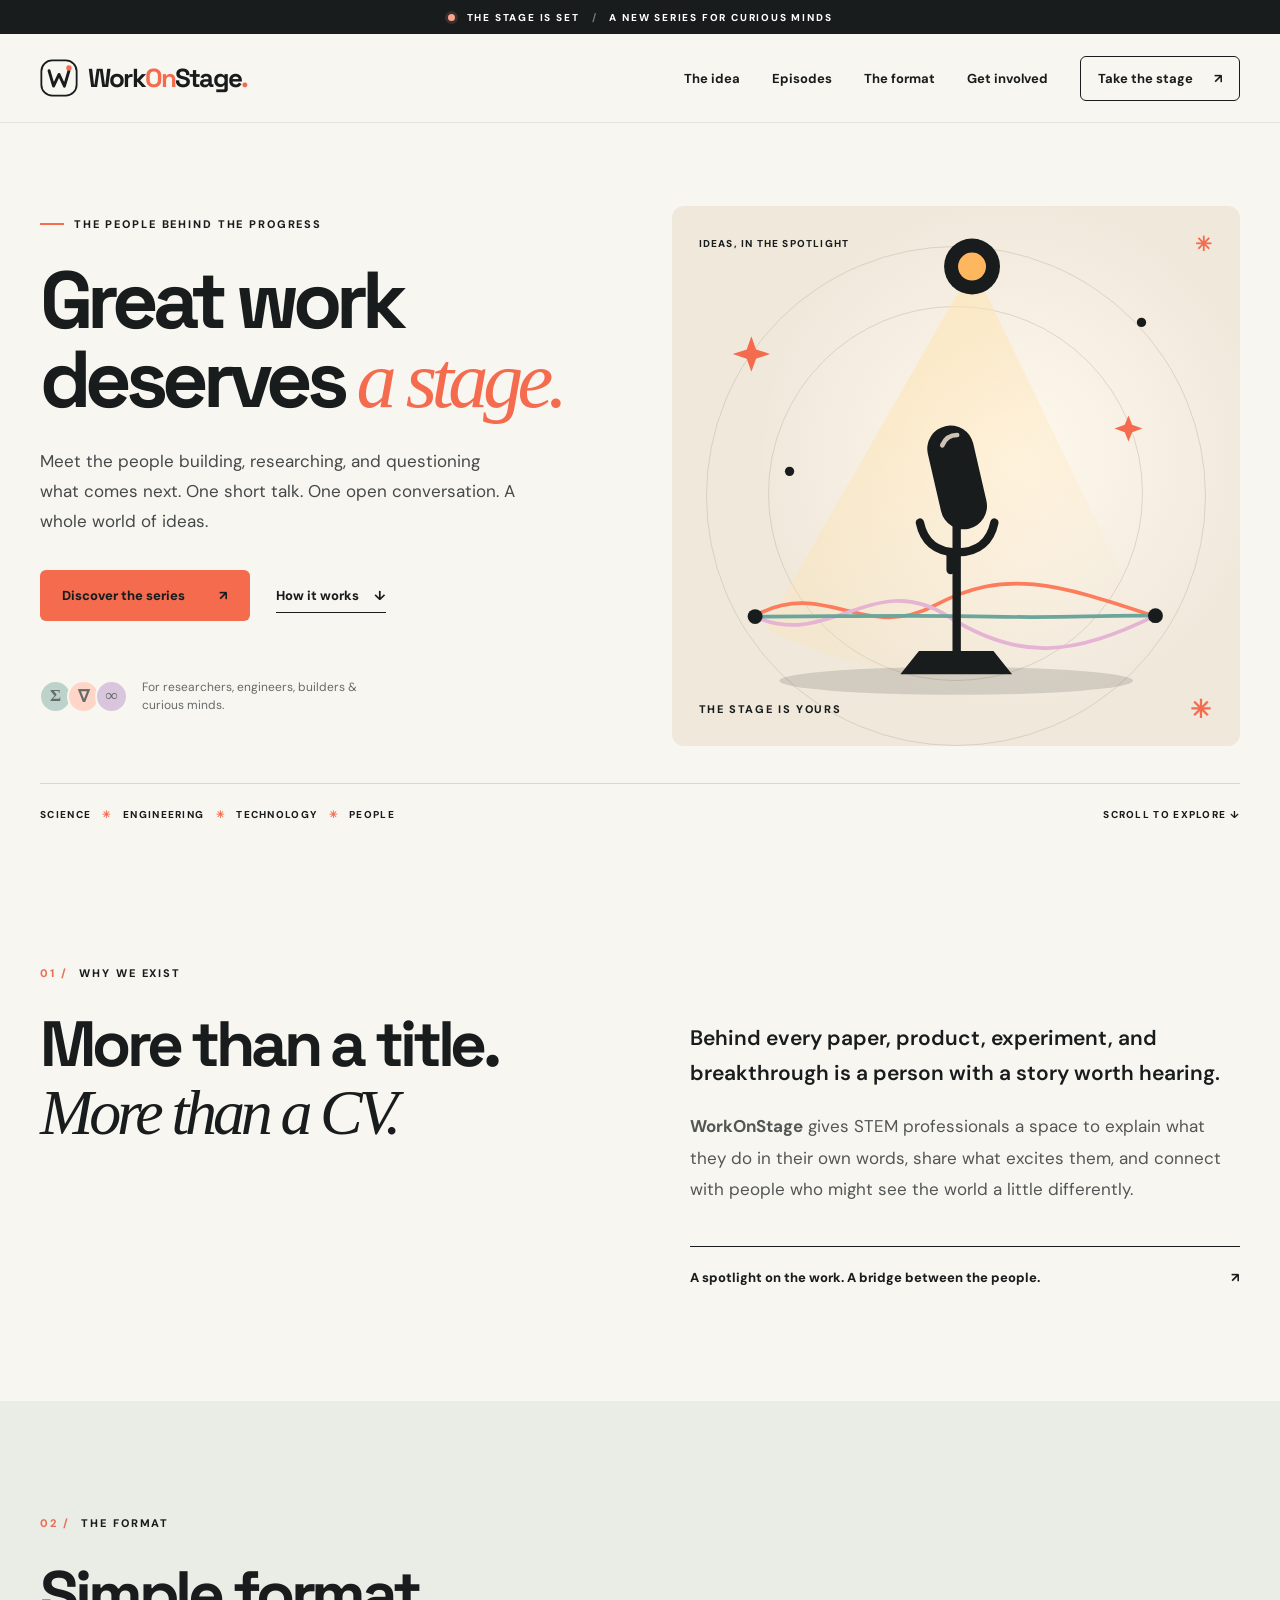
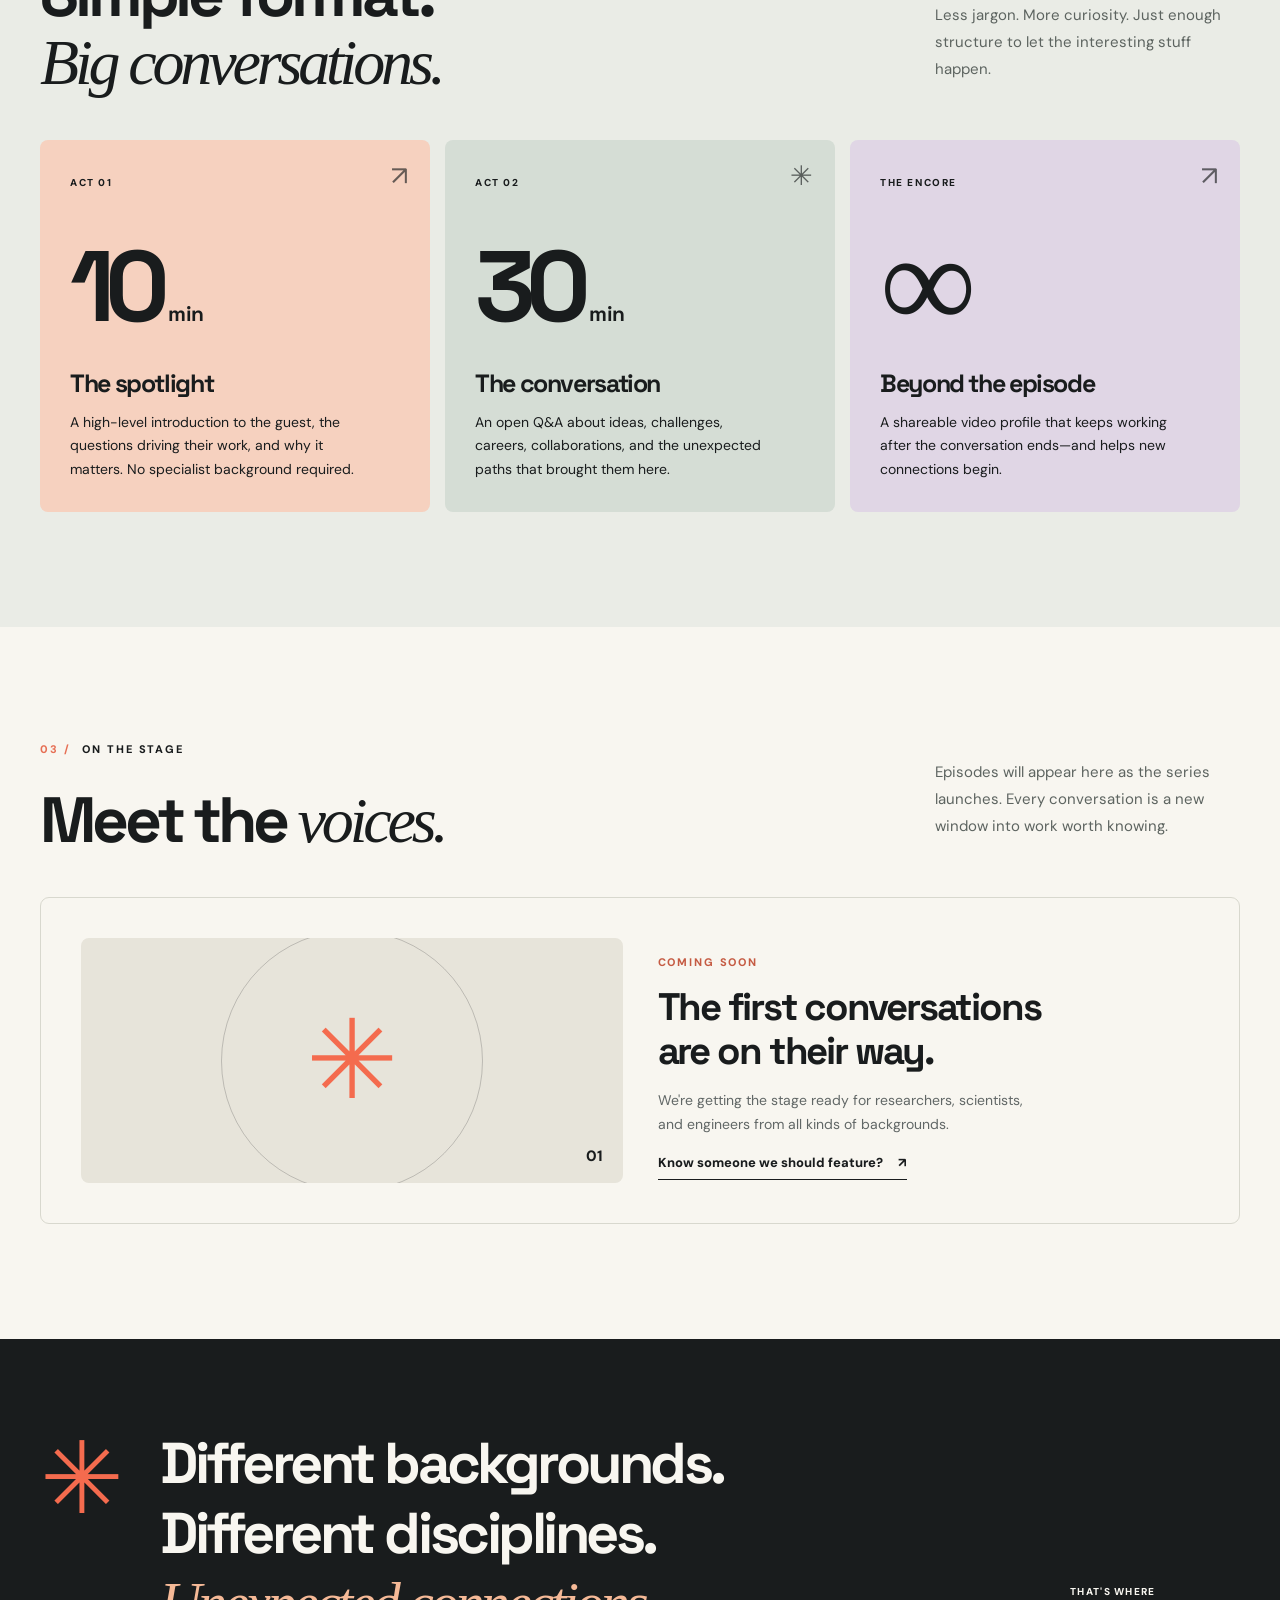
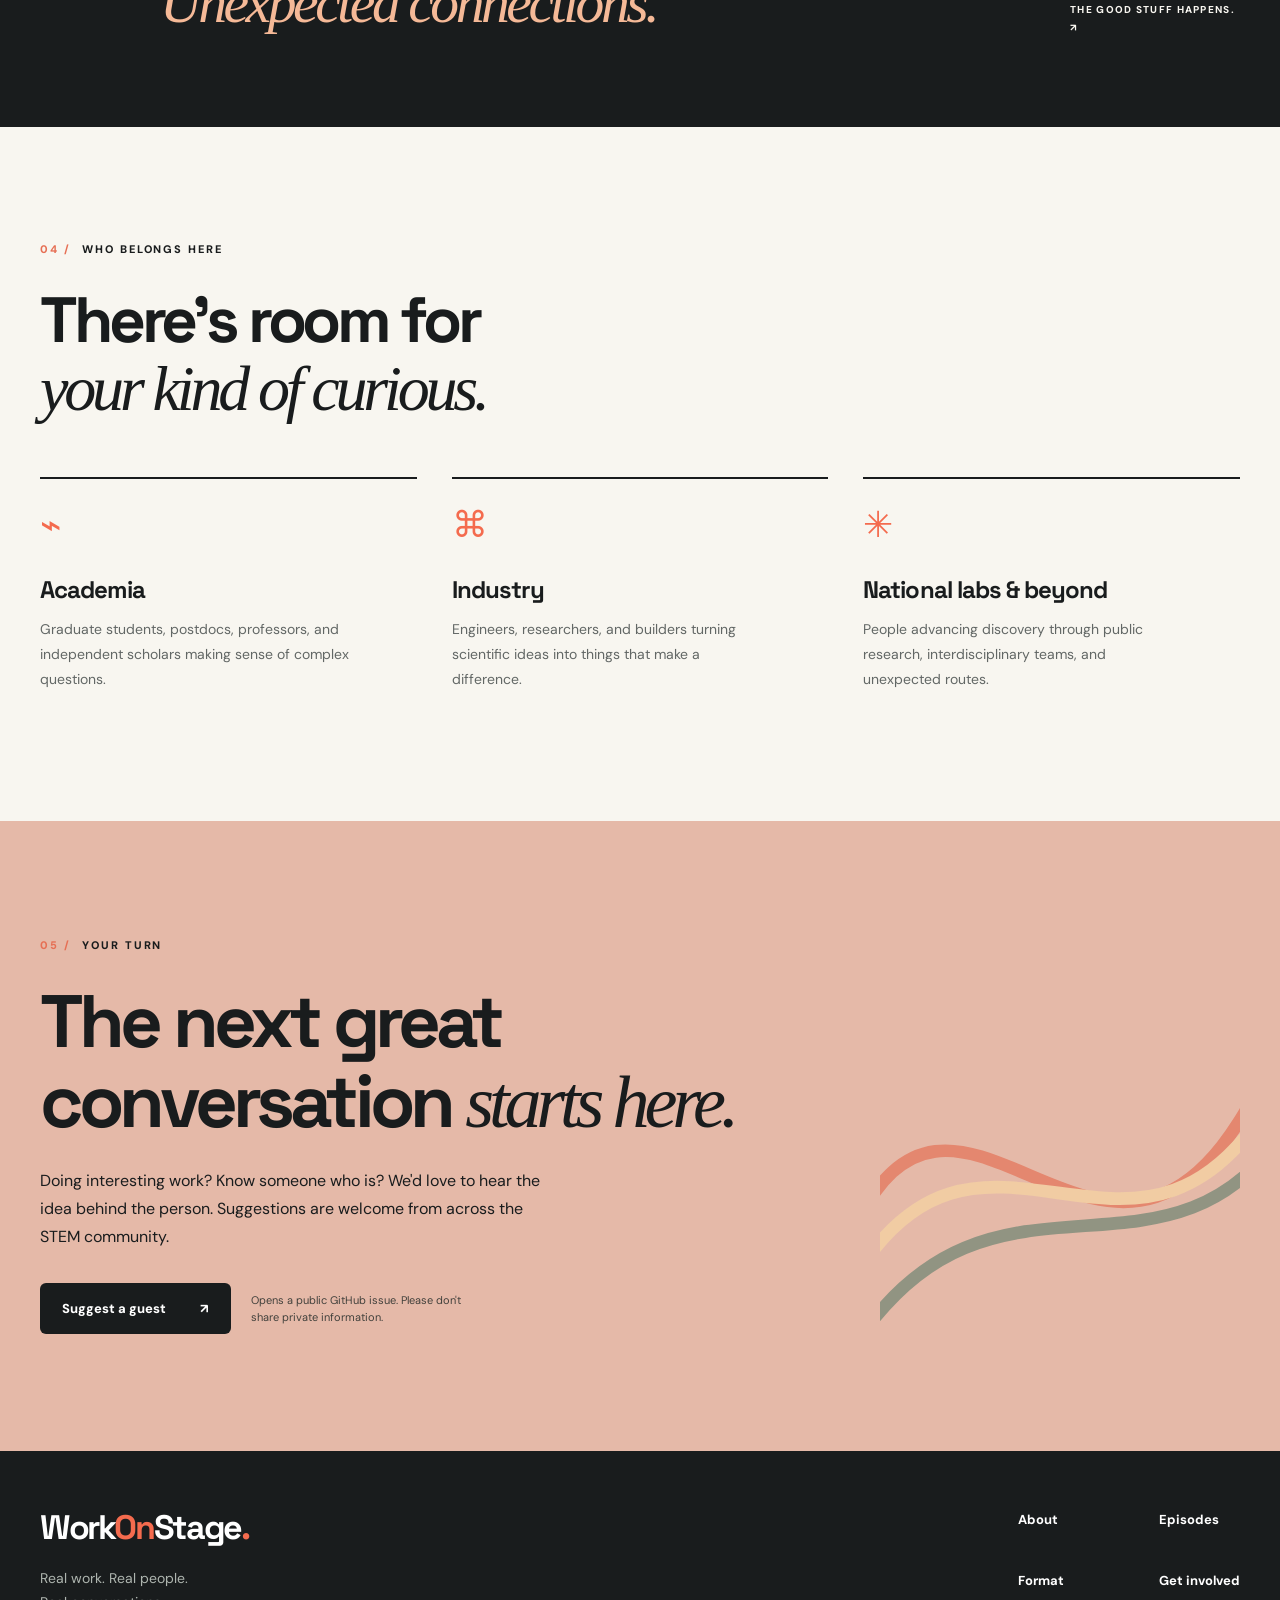
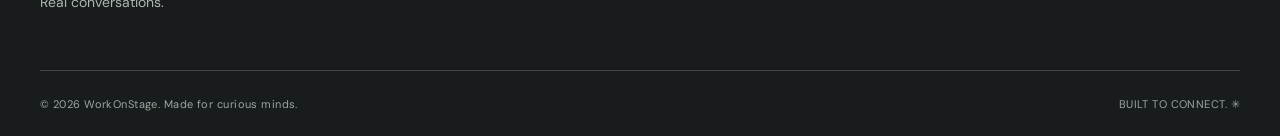
==== index.html @ 7ff0ce50 "init" ====
<!doctype html>
<html lang="en">
<head>
  <meta charset="utf-8">
  <meta name="viewport" content="width=device-width, initial-scale=1">
  <meta name="theme-color" content="#191c1d">
  <meta name="description" content="WorkOnStage is where people in science, engineering, and technology take the stage to share what they do. Ten minutes to present, thirty minutes to explore.">
  <meta property="og:type" content="website">
  <meta property="og:title" content="WorkOnStage — Great work deserves a stage.">
  <meta property="og:description" content="Real work. Real people. Real conversations. Discover the minds behind STEM, one conversation at a time.">
  <meta property="og:url" content="https://workonstage.github.io/">
  <meta property="og:image" content="https://workonstage.github.io/assets/social-preview.png">
  <meta name="twitter:card" content="summary_large_image">
  <link rel="canonical" href="https://workonstage.github.io/">
  <link rel="icon" type="image/svg+xml" href="assets/favicon.svg">
  <link rel="apple-touch-icon" href="assets/apple-touch-icon.png">
  <link rel="stylesheet" href="assets/styles.css">
  <title>WorkOnStage — Great work deserves a stage.</title>
  <script type="application/ld+json">{"@context":"https://schema.org","@type":"WebSite","name":"WorkOnStage","url":"https://workonstage.github.io/","description":"A conversation series featuring people working across science, technology, engineering, and mathematics."}</script>
  <script src="assets/main.js" defer></script>
</head>
<body>
  <a class="skip-link" href="#main">Skip to content</a>
  <div class="announcement"><span class="live-dot" aria-hidden="true"></span> THE STAGE IS SET <span class="announcement-sep">/</span> A NEW SERIES FOR CURIOUS MINDS</div>
  <header class="site-header" id="top">
    <div class="container header-inner">
      <a class="brand" href="#top" aria-label="WorkOnStage, home">
        <span class="brand-icon" aria-hidden="true"><svg viewBox="0 0 42 42" fill="none"><rect x="1.5" y="1.5" width="39" height="39" rx="12" stroke="currentColor" stroke-width="2"/><path d="M10 13l5 17 6-13 6 13 5-17" stroke="currentColor" stroke-width="3.2" stroke-linecap="round" stroke-linejoin="round"/><circle cx="32" cy="10" r="3" fill="#f46b4e"/></svg></span>
        <span>Work<span class="brand-on">On</span>Stage<span class="brand-period">.</span></span>
      </a>
      <button class="menu-toggle" aria-label="Open navigation" aria-controls="primary-nav" aria-expanded="false"><span></span><span></span><span></span></button>
      <nav class="nav-links" id="primary-nav" aria-label="Main navigation">
        <a href="#the-idea">The idea</a><a href="#episodes">Episodes</a><a href="#format">The format</a><a href="#get-involved">Get involved</a>
        <a class="nav-cta" href="#get-involved">Take the stage <span aria-hidden="true">↗</span></a>
      </nav>
    </div>
  </header>
  <main id="main">
    <section class="hero" aria-labelledby="hero-title">
      <div class="container hero-layout">
        <div class="hero-copy">
          <div class="eyebrow"><span class="eyebrow-line"></span> THE PEOPLE BEHIND THE PROGRESS</div>
          <h1 id="hero-title">Great work<br>deserves <em>a stage.</em></h1>
          <p class="hero-description">Meet the people building, researching, and questioning what comes next. One short talk. One open conversation. A whole world of ideas.</p>
          <div class="hero-actions"><a class="button button-primary" href="#the-idea">Discover the series <span aria-hidden="true">↗</span></a><a class="text-link" href="#format">How it works <span aria-hidden="true">↓</span></a></div>
          <div class="hero-proof"><div class="avatar-stack" aria-hidden="true"><span>Σ</span><span>∇</span><span>∞</span></div><span>For researchers, engineers, builders &amp; curious minds.</span></div>
        </div>
        <div class="hero-art" aria-label="An illustrated stage with a microphone illuminated by a spotlight and abstract paths connecting ideas" role="img">
          <div class="stage-orbit orbit-one"></div><div class="stage-orbit orbit-two"></div>
          <div class="stage-kicker">IDEAS, IN THE SPOTLIGHT <span>✳</span></div>
          <svg class="stage-illustration" viewBox="0 0 580 580" xmlns="http://www.w3.org/2000/svg" aria-hidden="true">
            <defs><linearGradient id="lightBeam" x1="0" y1="0" x2="0.7" y2="1"><stop stop-color="#ffe3ad" stop-opacity=".75"/><stop offset="1" stop-color="#ffe3ad" stop-opacity="0"/></linearGradient></defs>
            <path d="M308 65L85 454Q288 555 497 455Z" fill="url(#lightBeam)"/>
            <path d="M74 440C149 399 192 469 267 429S397 405 504 441" stroke="#fc7c5b" stroke-width="4" fill="none" stroke-linecap="round"/>
            <path d="M74 441C152 477 202 390 280 440S416 483 504 440" stroke="#e5b4d4" stroke-width="4" fill="none" stroke-linecap="round"/>
            <path d="M74 441C153 441 243 439 328 441S437 439 504 440" stroke="#6ca69b" stroke-width="4" fill="none" stroke-linecap="round"/>
            <circle cx="74" cy="441" r="8" fill="#191c1d"/><circle cx="504" cy="440" r="8" fill="#191c1d"/>
            <ellipse cx="290" cy="510" rx="190" ry="15" fill="#191c1d" opacity=".14"/>
            <path d="M230 503H350L330 478H250Z" fill="#191c1d"/>
            <path d="M286 296H295V480H286Z" fill="#191c1d"/>
            <path d="M251 340C255 359 267 372 291 372S327 359 331 340" fill="none" stroke="#191c1d" stroke-width="9" stroke-linecap="round"/>
            <rect x="266" y="235" width="50" height="113" rx="25" fill="#191c1d" transform="rotate(-13 291 291.5)"/>
            <path d="M275 257C278 250 284 246 291 246" stroke="#f9ecdb" stroke-width="5" stroke-linecap="round" opacity=".8"/>
            <path d="M284 375L284 391" stroke="#191c1d" stroke-width="9" stroke-linecap="round"/>
            <circle cx="307" cy="65" r="30" fill="#191c1d"/><circle cx="307" cy="65" r="15" fill="#ffb75f"/>
            <path d="M70 140l5 14 15 5-15 5-5 14-5-14-15-5 15-5Z" fill="#f46b4e"/><path d="M475 225l4 10 11 4-11 4-4 10-4-10-11-4 11-4Z" fill="#f46b4e"/>
            <circle cx="111" cy="285" r="5" fill="#191c1d"/><circle cx="489" cy="125" r="5" fill="#191c1d"/>
          </svg>
          <div class="stage-caption"><span>THE STAGE IS YOURS</span><span class="stage-caption-asterisk">✳</span></div>
        </div>
      </div>
      <div class="container hero-bottom"><span>SCIENCE <span class="red-asterisk">✳</span> ENGINEERING <span class="red-asterisk">✳</span> TECHNOLOGY <span class="red-asterisk">✳</span> PEOPLE</span><span>SCROLL TO EXPLORE ↓</span></div>
    </section>
    <section class="statement section-pad" id="the-idea" aria-labelledby="idea-title">
      <div class="container statement-grid"><div><div class="section-label"><span class="section-number">01 /</span> WHY WE EXIST</div><h2 id="idea-title">More than a title.<br><span class="serif-italic">More than a CV.</span></h2></div><div class="statement-right"><p>Behind every paper, product, experiment, and breakthrough is a person with a story worth hearing.</p><p><strong>WorkOnStage</strong> gives STEM professionals a space to explain what they do in their own words, share what excites them, and connect with people who might see the world a little differently.</p><div class="underlined-note">A spotlight on the work. A bridge between the people. <span aria-hidden="true">↗</span></div></div></div>
    </section>
    <section class="format-section section-pad" id="format" aria-labelledby="format-title"><div class="container"><div class="section-heading"><div><div class="section-label"><span class="section-number">02 /</span> THE FORMAT</div><h2 id="format-title">Simple format.<br><span class="serif-italic">Big conversations.</span></h2></div><p>Less jargon. More curiosity. Just enough structure to let the interesting stuff happen.</p></div><div class="format-grid"><article class="format-card talk-card"><span class="format-index">ACT 01</span><div class="format-number">10<span>min</span></div><h3>The spotlight</h3><p>A high-level introduction to the guest, the questions driving their work, and why it matters. No specialist background required.</p><span class="card-illustration" aria-hidden="true">↗</span></article><article class="format-card conversation-card"><span class="format-index">ACT 02</span><div class="format-number">30<span>min</span></div><h3>The conversation</h3><p>An open Q&amp;A about ideas, challenges, careers, collaborations, and the unexpected paths that brought them here.</p><span class="card-illustration" aria-hidden="true">✳</span></article><article class="format-card beyond-card"><span class="format-index">THE ENCORE</span><div class="infinity-symbol" aria-hidden="true">∞</div><h3>Beyond the episode</h3><p>A shareable video profile that keeps working after the conversation ends—and helps new connections begin.</p><span class="card-illustration" aria-hidden="true">↗</span></article></div></div></section>
    <section class="episodes-section section-pad" id="episodes" aria-labelledby="episodes-title"><div class="container"><div class="section-heading episodes-header"><div><div class="section-label"><span class="section-number">03 /</span> ON THE STAGE</div><h2 id="episodes-title">Meet the <span class="serif-italic">voices.</span></h2></div><p>Episodes will appear here as the series launches. Every conversation is a new window into work worth knowing.</p></div><div id="episodes-list" class="episodes-grid" aria-live="polite"></div><div id="episodes-empty" class="episodes-empty"><div class="empty-art" aria-hidden="true"><span>✳</span><span>01</span></div><div><span class="small-overline">COMING SOON</span><h3>The first conversations<br>are on their way.</h3><p>We're getting the stage ready for researchers, scientists, and engineers from all kinds of backgrounds.</p><a class="text-link" href="#get-involved">Know someone we should feature? <span aria-hidden="true">↗</span></a></div></div></div></section>
    <section class="manifesto-section" aria-label="Our philosophy"><div class="container manifesto-inner"><span class="manifesto-asterisk" aria-hidden="true">✳</span><p>Different backgrounds.<br>Different disciplines.<br><em>Unexpected connections.</em></p><div class="manifesto-end">THAT'S WHERE<br>THE GOOD STUFF HAPPENS. ↗</div></div></section>
    <section class="audience-section section-pad" aria-labelledby="audience-title"><div class="container"><div class="section-label"><span class="section-number">04 /</span> WHO BELONGS HERE</div><h2 id="audience-title">There's room for<br><span class="serif-italic">your kind of curious.</span></h2><div class="audience-grid"><article><span class="audience-icon" aria-hidden="true">⌁</span><h3>Academia</h3><p>Graduate students, postdocs, professors, and independent scholars making sense of complex questions.</p></article><article><span class="audience-icon" aria-hidden="true">⌘</span><h3>Industry</h3><p>Engineers, researchers, and builders turning scientific ideas into things that make a difference.</p></article><article><span class="audience-icon" aria-hidden="true">✳</span><h3>National labs &amp; beyond</h3><p>People advancing discovery through public research, interdisciplinary teams, and unexpected routes.</p></article></div></div></section>
    <section class="cta-section section-pad" id="get-involved" aria-labelledby="cta-title"><div class="container cta-wrap"><div class="cta-copy"><div class="section-label"><span class="section-number">05 /</span> YOUR TURN</div><h2 id="cta-title">The next great<br>conversation <em>starts here.</em></h2><p>Doing interesting work? Know someone who is? We'd love to hear the idea behind the person. Suggestions are welcome from across the STEM community.</p><div class="cta-actions"><a class="button button-dark" href="https://github.com/workonstage/workonstage.github.io/issues/new?template=guest-suggestion.yml" target="_blank" rel="noopener noreferrer">Suggest a guest <span aria-hidden="true">↗</span></a><span class="cta-footnote">Opens a public GitHub issue. Please don't share private information.</span></div></div><div class="cta-swirls" aria-hidden="true"><svg viewBox="0 0 330 360" fill="none"><path d="M-24 248C76 31 218 420 354 65" stroke="#e47b61" stroke-width="11" stroke-linecap="round"/><path d="M-29 299C90 88 230 350 354 109" stroke="#f4d1a3" stroke-width="11" stroke-linecap="round"/><path d="M-26 353C95 160 249 320 355 155" stroke="#7d8c79" stroke-width="11" stroke-linecap="round"/></svg></div></div></section>
  </main>
  <footer class="site-footer"><div class="container footer-top"><div><a class="brand footer-brand" href="#top">Work<span class="brand-on">On</span>Stage<span class="brand-period">.</span></a><p>Real work. Real people.<br>Real conversations.</p></div><div class="footer-links"><a href="#the-idea">About</a><a href="#episodes">Episodes</a><a href="#format">Format</a><a href="#get-involved">Get involved</a></div></div><div class="container footer-bottom"><span>© <span id="year">2026</span> WorkOnStage. Made for curious minds.</span><span>BUILT TO CONNECT. ✳</span></div></footer>
</body>
</html>
---- assets/styles.css ----
@import url('https://fonts.googleapis.com/css2?family=DM+Sans:wght@400;500;600;700;800&family=Space+Grotesk:wght@400;500;600;700&display=swap');
:root{--ink:#191c1d;--paper:#f8f6f0;--cream:#f1eee5;--white:#fffefb;--coral:#f46b4e;--teal:#6ca69b;--violet:#aa86b8;--muted:#626564;--line:#d8d8ce;--heading:'Space Grotesk',Arial,sans-serif;--body:'DM Sans',Arial,sans-serif}
*{box-sizing:border-box}html{scroll-behavior:smooth;scroll-padding-top:96px}body{margin:0;background:var(--paper);color:var(--ink);font-family:var(--body);-webkit-font-smoothing:antialiased}a{color:inherit;text-decoration:none}button{font:inherit}a:focus-visible,button:focus-visible{outline:3px solid var(--coral);outline-offset:4px}.container{width:min(1220px,calc(100% - 80px));margin-inline:auto}.skip-link{position:absolute;top:-60px;left:12px;background:white;padding:12px;z-index:100}.skip-link:focus{top:12px}.announcement{height:34px;background:var(--ink);color:#fff;text-align:center;display:flex;align-items:center;justify-content:center;gap:12px;font-size:10px;letter-spacing:.18em;font-weight:800}.announcement-sep{opacity:.4}.live-dot{width:7px;height:7px;border-radius:50%;background:#f9a58f;box-shadow:0 0 0 3px #f9a58f23}.site-header{position:sticky;top:0;background:rgba(248,246,240,.95);backdrop-filter:blur(14px);z-index:40;border-bottom:1px solid #191c1d16}.header-inner{height:88px;display:flex;justify-content:space-between;align-items:center}.brand{font:700 26px/1 var(--heading);letter-spacing:-.07em;display:inline-flex;align-items:center;white-space:nowrap}.brand-icon{width:38px;height:38px;margin-right:10px}.brand-icon svg{width:100%}.brand-on{color:var(--coral)}.brand-period{color:var(--coral)}.nav-links{display:flex;align-items:center;gap:32px;font-size:13px;font-weight:700}.nav-links>a:not(.nav-cta):hover,.footer-links a:hover{color:#e45f42}.nav-cta{border:1.6px solid var(--ink);padding:13px 17px;border-radius:6px;transition:background .2s,color .2s}.nav-cta:hover{background:var(--ink);color:white}.nav-cta span{margin-left:18px}.menu-toggle{display:none}.hero{padding-top:45px;background:var(--paper)}.hero-layout{display:grid;grid-template-columns:1.03fr .97fr;gap:28px;align-items:center;min-height:615px}.hero-copy{padding:20px 0 40px}.eyebrow,.section-label,.small-overline{font-size:11px;font-weight:800;letter-spacing:.17em}.eyebrow{display:flex;align-items:center;gap:10px}.eyebrow-line{width:24px;height:2px;background:var(--coral)}h1,h2,h3,p{margin-top:0}.hero h1{font:700 clamp(54px,6.3vw,99px)/.99 var(--heading);letter-spacing:-.075em;margin:30px 0 27px}.hero h1 em,.cta-wrap h2 em{font-family:Georgia,serif;letter-spacing:-.07em;font-weight:400}.hero h1 em{color:var(--coral)}.hero-description{font-size:17px;line-height:1.75;color:#45494a;max-width:480px}.hero-actions{display:flex;align-items:center;flex-wrap:wrap;gap:26px;margin-top:34px}.button{display:inline-flex;justify-content:space-between;align-items:center;gap:34px;border-radius:6px;padding:17px 22px;font-size:13px;font-weight:800;transition:transform .2s,box-shadow .2s}.button:hover{transform:translateY(-2px);box-shadow:0 8px 20px #0002}.button-primary{background:var(--coral);color:var(--ink)}.button-dark{background:var(--ink);color:#fff}.text-link{font-size:13px;font-weight:800;border-bottom:1px solid var(--ink);padding:8px 0}.text-link span{margin-left:12px}.hero-proof{display:flex;align-items:center;gap:14px;margin-top:57px;color:#666b69;font-size:12px;max-width:350px;line-height:1.5}.avatar-stack{display:flex;flex:none;padding-left:4px}.avatar-stack span{display:grid;place-items:center;width:33px;height:33px;margin-left:-5px;border:2px solid var(--paper);border-radius:50%;background:#bcd2cb;font:700 17px Georgia}.avatar-stack span:nth-child(2){background:#ffd5c7}.avatar-stack span:nth-child(3){background:#d9c5dc}.hero-art{position:relative;min-height:540px;background:#f0e8db;border-radius:12px;overflow:hidden;isolation:isolate}.hero-art:before{content:"";position:absolute;inset:0;background:radial-gradient(circle at 60% 46%,#fff8ed 0,transparent 57%);z-index:-1}.stage-orbit{position:absolute;border:1px solid #b5ac9a66;border-radius:50%;width:500px;height:500px;left:calc(50% - 250px);top:40px}.orbit-two{width:375px;height:375px;left:calc(50% - 187.5px);top:100px}.stage-illustration{width:100%;height:100%;position:absolute;inset:0;z-index:1}.stage-kicker{position:absolute;left:27px;top:25px;right:27px;display:flex;align-items:center;justify-content:space-between;font-size:10px;font-weight:800;letter-spacing:.12em;z-index:2}.stage-kicker span{font-size:20px;color:var(--coral)}.stage-caption{position:absolute;left:27px;right:27px;bottom:20px;display:flex;align-items:center;justify-content:space-between;font-size:11px;letter-spacing:.15em;font-weight:800;z-index:2}.stage-caption-asterisk{font-size:25px;color:var(--coral)}.hero-bottom{border-top:1px solid var(--line);display:flex;justify-content:space-between;gap:20px;padding-block:24px 30px;font-weight:800;font-size:10px;letter-spacing:.13em}.hero-bottom span:last-child{white-space:nowrap}.red-asterisk{color:var(--coral);margin-inline:8px}.section-pad{padding-block:115px}.section-label{display:flex;gap:12px;align-items:center;margin-bottom:30px}.section-number{color:#e66f54}h2{font:700 clamp(41px,5vw,72px)/1.07 var(--heading);letter-spacing:-.065em}.serif-italic{font-family:Georgia,serif;font-style:italic;font-weight:400;letter-spacing:-.065em}.statement{background:#f8f6f0}.statement-grid{display:grid;grid-template-columns:1fr 1fr;gap:100px}.statement-right{padding-top:55px}.statement-right p{font-size:17px;line-height:1.85;color:#525655}.statement-right p:first-child{font-size:21px;color:var(--ink);font-weight:600;line-height:1.65}.underlined-note{display:flex;justify-content:space-between;gap:20px;border-top:1px solid var(--ink);padding-top:22px;margin-top:40px;font-size:13px;font-weight:800}.format-section{background:#eaece6}.section-heading{display:flex;justify-content:space-between;gap:55px;align-items:end;margin-bottom:42px}.section-heading h2{margin-bottom:0}.section-heading>p{max-width:305px;font-size:15px;line-height:1.8;color:#5d6460}.format-grid{display:grid;grid-template-columns:repeat(3,1fr);gap:15px}.format-card{min-height:370px;border-radius:8px;padding:30px;position:relative;overflow:hidden}.talk-card{background:#f6d1bf}.conversation-card{background:#d5ddd5}.beyond-card{background:#e0d6e5}.format-index{font-size:10px;font-weight:800;letter-spacing:.16em}.format-number{font:700 100px/1 var(--heading);letter-spacing:-.10em;margin-top:46px}.format-number span{font-size:21px;letter-spacing:-.02em;margin-left:8px}.infinity-symbol{font:400 135px/.8 Georgia;margin-top:38px}.format-card h3{font:700 25px var(--heading);letter-spacing:-.055em;margin:30px 0 12px}.format-card p{font-size:14px;line-height:1.7;max-width:290px;margin:0}.card-illustration{position:absolute;right:22px;top:18px;font-size:27px;opacity:.65}.episodes-section{background:var(--paper)}.episodes-grid{display:grid;grid-template-columns:repeat(3,1fr);gap:18px}.episode-card{background:white;border:1px solid var(--line);border-radius:9px;overflow:hidden;transition:transform .2s}.episode-card:hover{transform:translateY(-3px)}.episode-cover{height:180px;background:#dedbd0;display:flex;align-items:center;justify-content:center;color:var(--ink);font:700 70px var(--heading);letter-spacing:-.1em}.episode-body{padding:24px}.episode-meta{font-size:11px;color:#7d655b;text-transform:uppercase;font-weight:800;letter-spacing:.1em;margin-bottom:12px}.episode-body h3{font:700 22px/1.2 var(--heading);letter-spacing:-.04em;margin-bottom:10px}.episode-body p{color:#656968;font-size:13px;line-height:1.65}.episode-body a{font-weight:800;font-size:13px;text-decoration:underline;text-underline-offset:4px}.episodes-empty{border:1px solid var(--line);border-radius:9px;padding:40px;display:grid;grid-template-columns:1fr 1fr;min-height:325px;align-items:center;gap:35px}.empty-art{height:245px;background:#e7e4da;border-radius:8px;position:relative;overflow:hidden;display:flex;justify-content:center;align-items:center}.empty-art:after{content:"";position:absolute;width:260px;height:260px;border:1px solid #191c1d35;border-radius:50%}.empty-art span:first-child{font-size:110px;font-weight:400;color:var(--coral);line-height:1}.empty-art span:last-child{position:absolute;font-size:15px;font-weight:800;right:20px;bottom:17px}.small-overline{color:#c55b43}.episodes-empty h3{font:700 clamp(25px,3vw,40px)/1.16 var(--heading);letter-spacing:-.055em;margin:14px 0}.episodes-empty p{max-width:370px;color:#616766;font-size:14px;line-height:1.75}.manifesto-section{background:var(--ink);color:var(--paper);padding:90px 0}.manifesto-inner{display:grid;grid-template-columns:100px 1fr 170px;align-items:end;gap:20px}.manifesto-asterisk{font-size:100px;color:var(--coral);line-height:1;align-self:start}.manifesto-inner p{font:700 clamp(34px,4.5vw,65px)/1.2 var(--heading);letter-spacing:-.06em;margin:0}.manifesto-inner em{color:#f5b997;font-family:Georgia,serif;font-weight:400}.manifesto-end{font-size:10px;letter-spacing:.13em;font-weight:800;line-height:1.8}.audience-section{background:#f8f6f0}.audience-grid{display:grid;grid-template-columns:repeat(3,1fr);gap:35px;margin-top:45px}.audience-grid article{border-top:2px solid var(--ink);padding-top:25px}.audience-icon{font:400 36px Georgia;color:var(--coral)}.audience-grid h3{font:700 24px var(--heading);letter-spacing:-.04em;margin:28px 0 12px}.audience-grid p{font-size:14px;line-height:1.8;color:#626765;max-width:320px}.cta-section{background:#e5b9a8;padding-block:90px}.cta-wrap{position:relative;display:flex;overflow:hidden;min-height:450px;align-items:center}.cta-copy{position:relative;z-index:2;width:75%}.cta-wrap h2{font-size:clamp(48px,5.8vw,80px);margin-bottom:25px}.cta-wrap p{max-width:520px;line-height:1.75;font-size:16px}.cta-actions{display:flex;align-items:center;gap:20px;flex-wrap:wrap;margin-top:32px}.cta-footnote{max-width:225px;font-size:11px;line-height:1.5;color:#42413c}.cta-swirls{position:absolute;width:380px;right:-20px;top:35px;opacity:.8}.cta-swirls svg{width:100%}.site-footer{background:#191c1d;color:#fff;padding:60px 0 25px}.footer-top{display:flex;justify-content:space-between;gap:40px;padding-bottom:55px}.footer-brand{font-size:34px}.footer-top p{font-size:14px;line-height:1.7;color:#aeb5af;margin:22px 0 0}.footer-links{display:grid;grid-template-columns:1fr 1fr;gap:17px 60px;font-size:13px;font-weight:700}.footer-bottom{border-top:1px solid #ffffff30;padding-top:26px;display:flex;justify-content:space-between;gap:20px;color:#9da6a2;font-size:11px;letter-spacing:.04em}
@media(max-width:1050px){.container{width:min(100% - 50px,1220px)}.nav-links{gap:18px}.hero-layout{min-height:560px}.hero-art{min-height:470px}.hero h1{font-size:clamp(50px,6vw,74px)}.statement-grid{gap:50px}.format-card{padding:24px}.format-number{font-size:78px}.manifesto-inner{grid-template-columns:70px 1fr}.manifesto-end{grid-column:2}}
@media(max-width:760px){.container{width:calc(100% - 36px)}.announcement{font-size:8px;letter-spacing:.08em}.header-inner{height:70px}.brand{font-size:24px}.brand-icon{width:33px;height:33px}.menu-toggle{display:flex;width:42px;height:42px;flex-direction:column;gap:5px;justify-content:center;align-items:center;border:1px solid var(--ink);border-radius:5px;background:transparent;cursor:pointer}.menu-toggle span{height:2px;width:18px;background:var(--ink)}.nav-links{display:none;position:absolute;top:70px;left:0;right:0;background:var(--paper);padding:18px;box-shadow:0 12px 18px #0002;flex-direction:column;align-items:stretch;gap:0}.nav-links.open{display:flex}.nav-links a{padding:15px 8px;border-bottom:1px solid var(--line)}.nav-links .nav-cta{margin-top:12px;display:flex;justify-content:space-between;padding:14px}.hero{padding-top:15px}.hero-layout{grid-template-columns:1fr;gap:12px}.hero-copy{padding:35px 0 14px}.hero h1{font-size:clamp(58px,11.5vw,87px)}.hero-description{font-size:16px}.hero-proof{margin-top:30px}.hero-art{min-height:420px}.hero-bottom{font-size:9px;padding-block:20px}.hero-bottom>span:last-child{display:none}.section-pad{padding-block:75px}.statement-grid{grid-template-columns:1fr;gap:12px}.statement-right{padding-top:0}.statement-right p:first-child{font-size:19px}.section-heading{display:block}.section-heading>p{max-width:480px;margin-top:25px}.format-grid,.audience-grid,.episodes-grid{grid-template-columns:1fr}.format-card{min-height:300px}.format-number{margin-top:20px;font-size:90px}.format-card h3{margin-top:22px}.episodes-empty{grid-template-columns:1fr;padding:20px}.empty-art{height:210px}.manifesto-section{padding-block:65px}.manifesto-inner{display:block}.manifesto-asterisk{font-size:60px}.manifesto-inner p{margin:12px 0 25px}.audience-grid{gap:24px}.audience-grid article{padding-top:18px}.audience-grid h3{margin-top:10px}.cta-section{padding-block:60px}.cta-wrap{min-height:460px;align-items:start}.cta-copy{width:100%}.cta-wrap h2{font-size:clamp(47px,10vw,68px)}.cta-swirls{width:210px;right:-80px;top:235px;opacity:.32}.footer-top,.footer-bottom{flex-direction:column}.footer-links{gap:13px 28px}.footer-bottom{font-size:10px}}
@media(prefers-reduced-motion:reduce){html{scroll-behavior:auto}*,*::before,*::after{transition:none!important;animation:none!important}}
[hidden]{display:none!important}
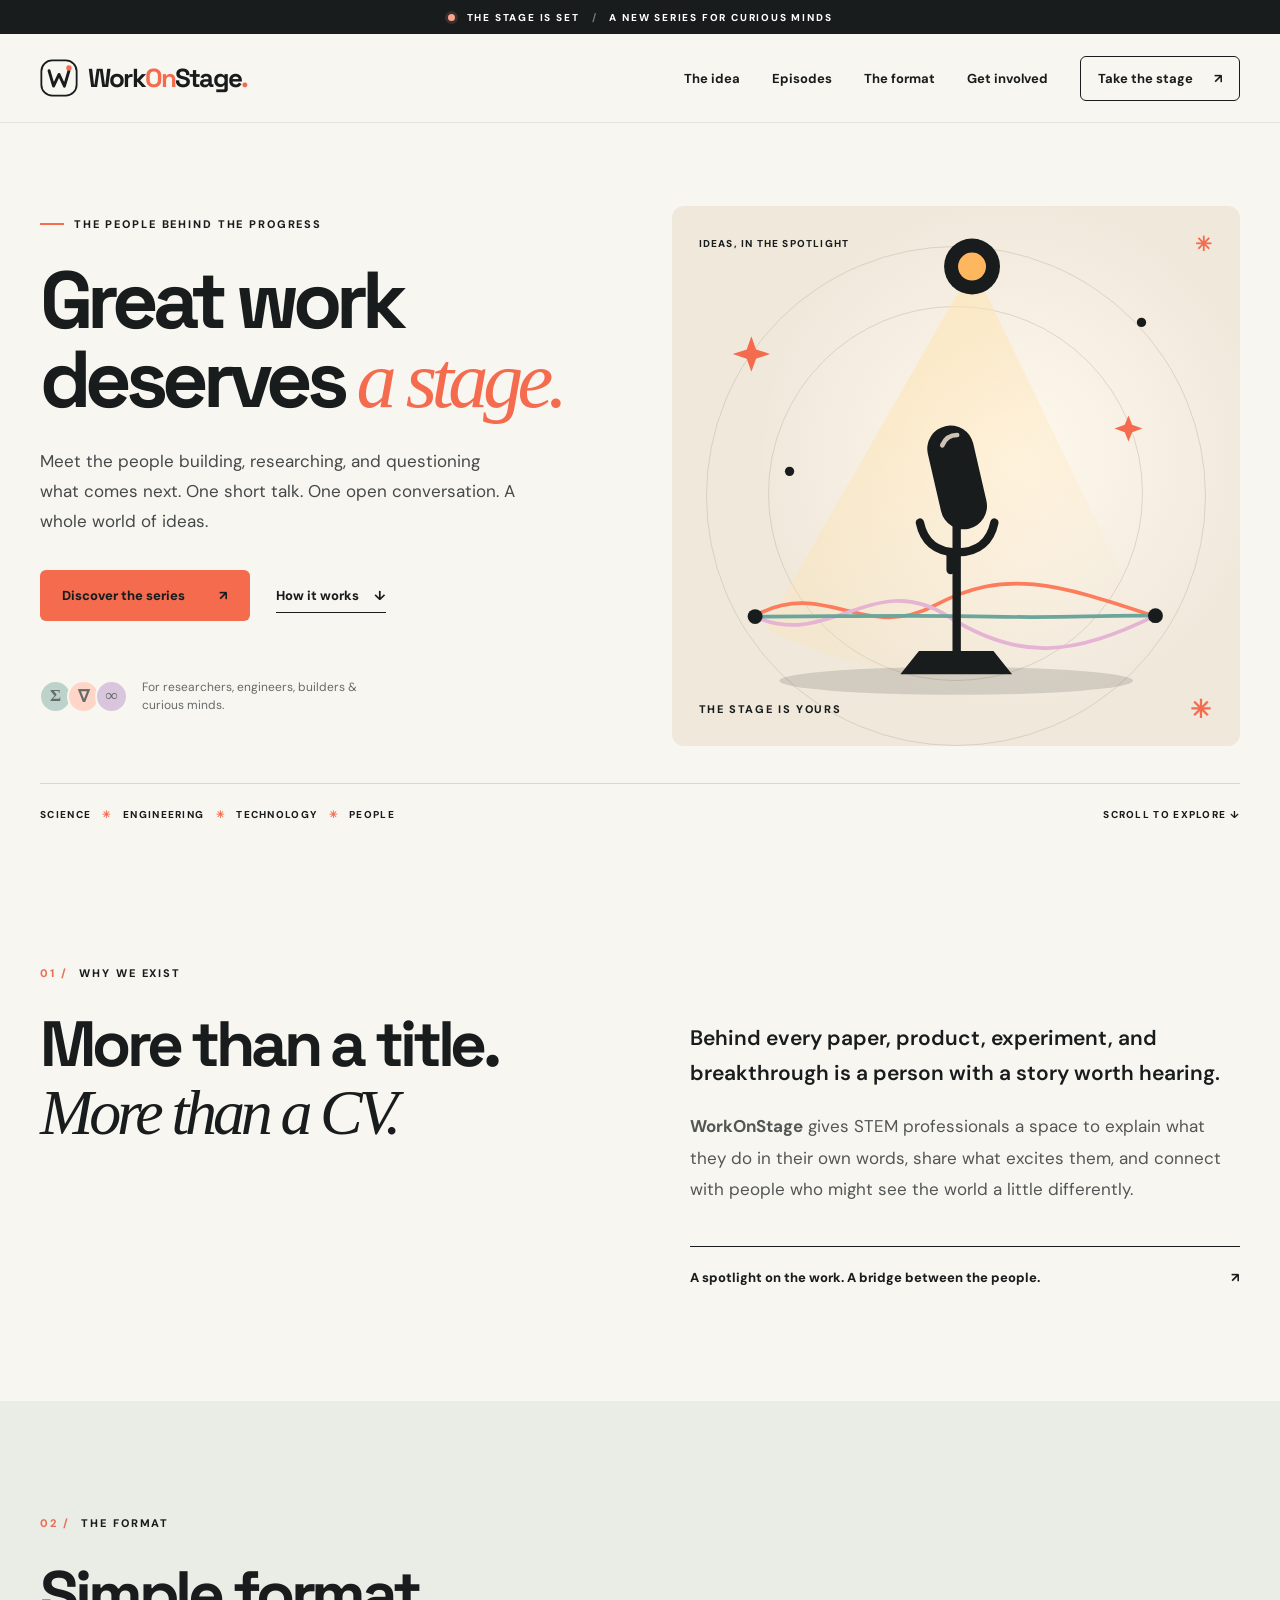
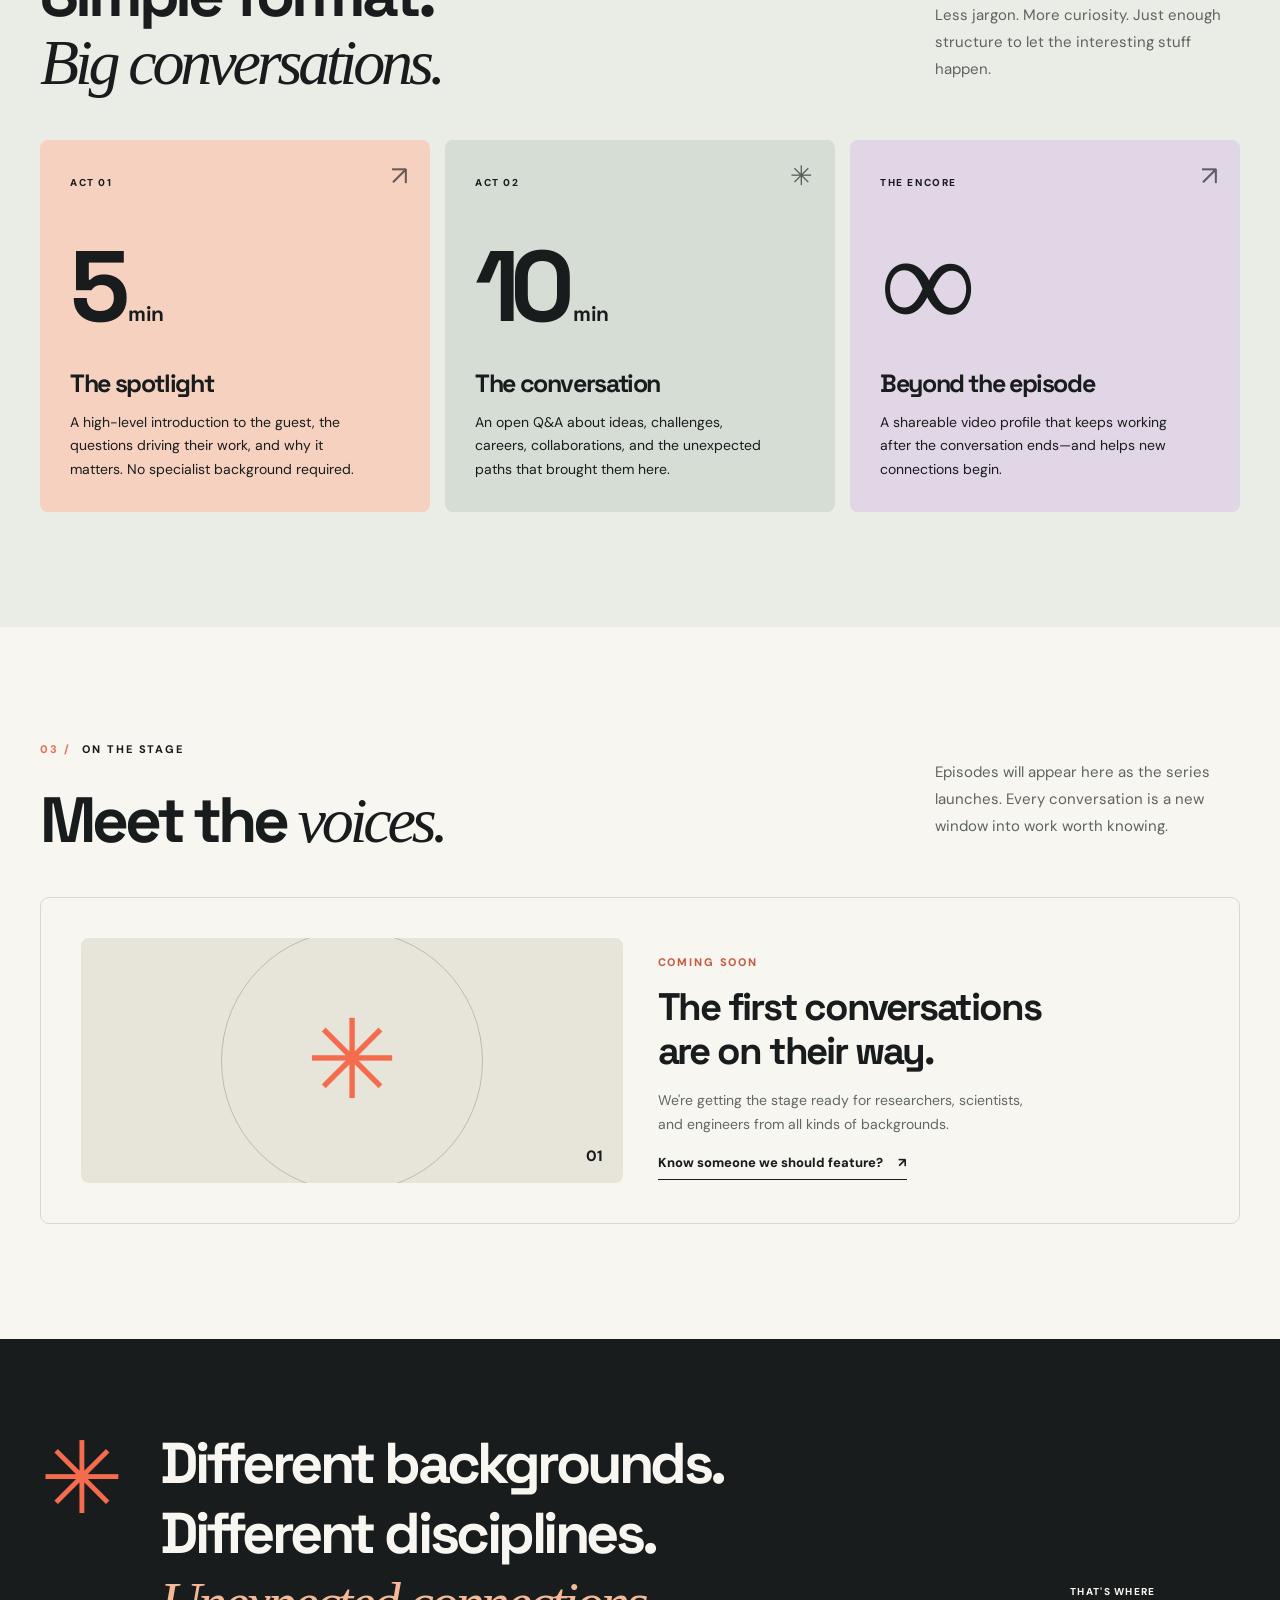
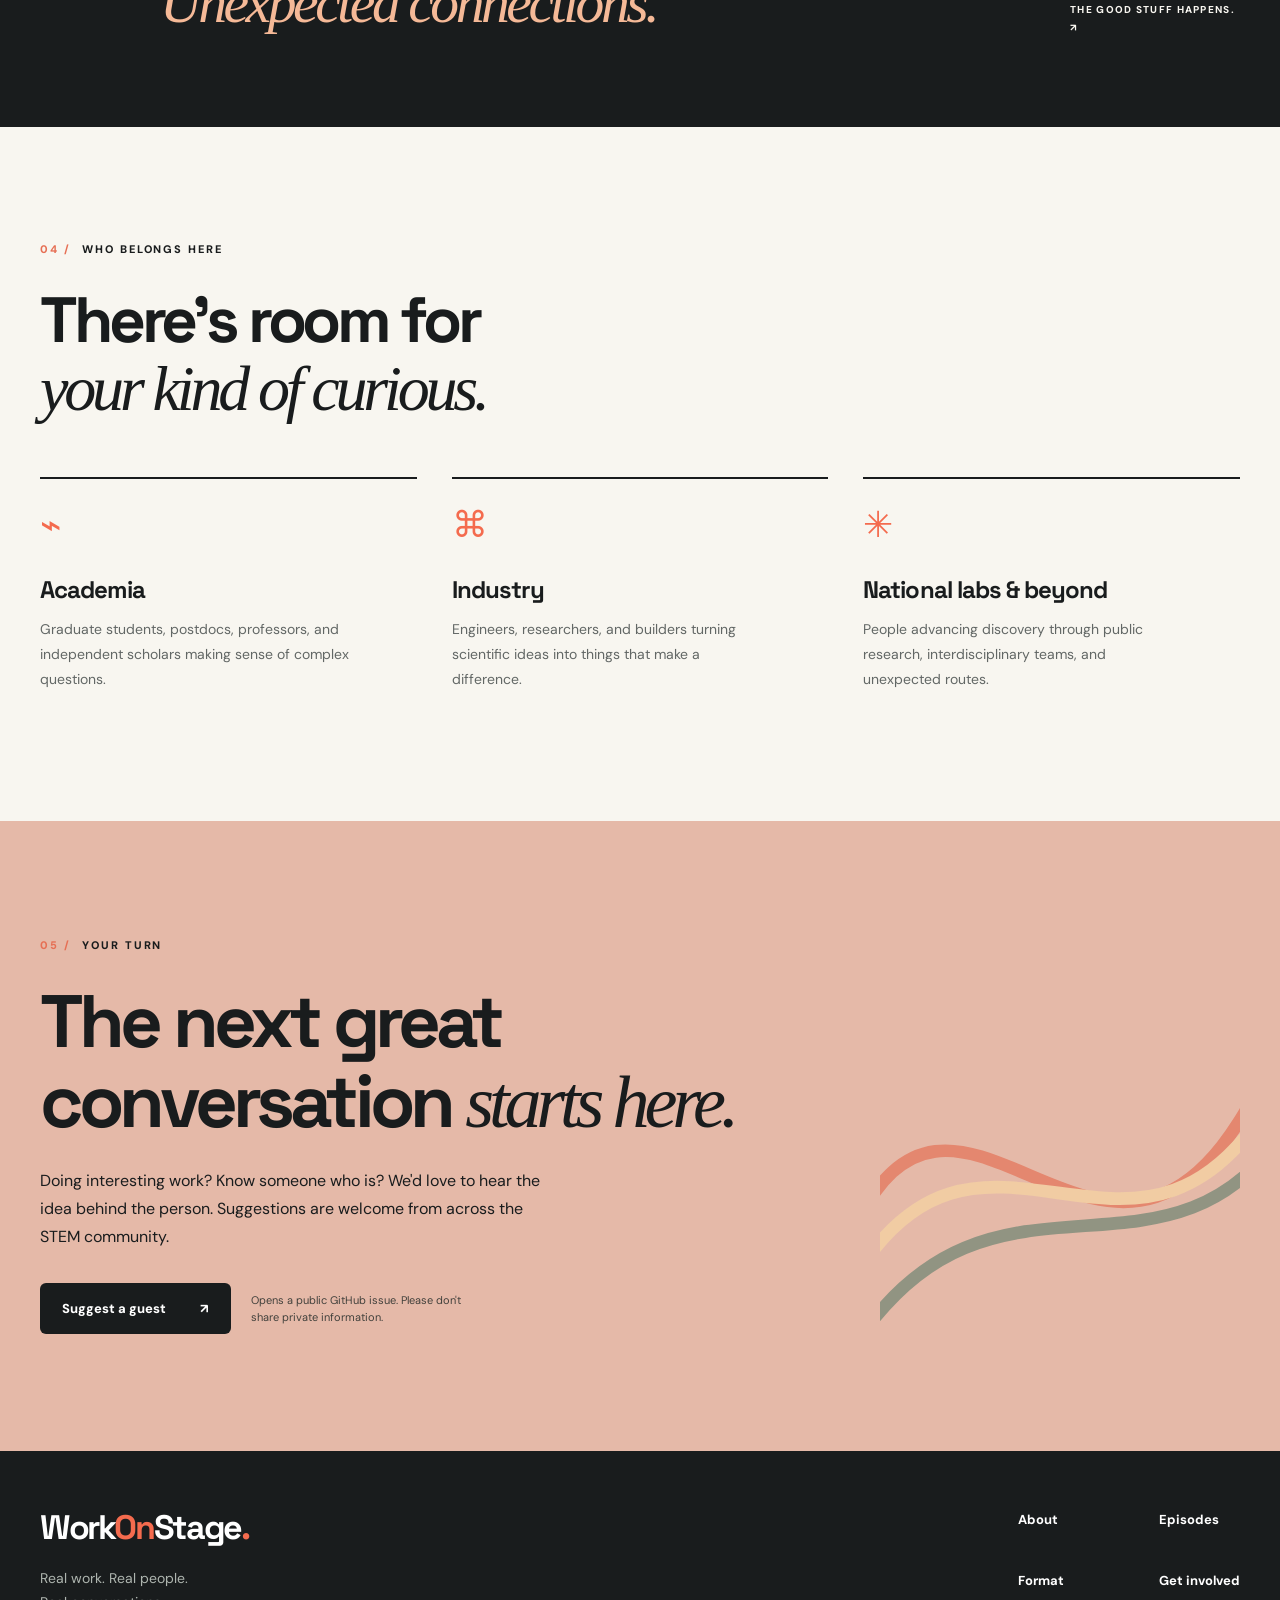
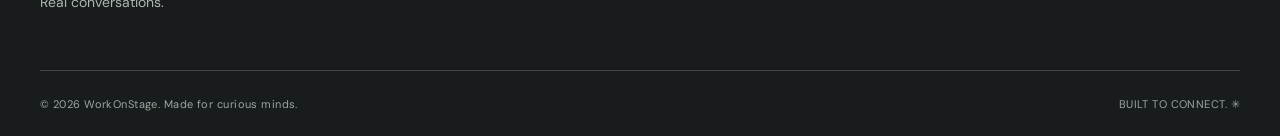
==== commit f986519b: "10->5, 30->10" ====
--- a/index.html
+++ b/index.html
@@ -74,7 +74,7 @@
     <section class="statement section-pad" id="the-idea" aria-labelledby="idea-title">
       <div class="container statement-grid"><div><div class="section-label"><span class="section-number">01 /</span> WHY WE EXIST</div><h2 id="idea-title">More than a title.<br><span class="serif-italic">More than a CV.</span></h2></div><div class="statement-right"><p>Behind every paper, product, experiment, and breakthrough is a person with a story worth hearing.</p><p><strong>WorkOnStage</strong> gives STEM professionals a space to explain what they do in their own words, share what excites them, and connect with people who might see the world a little differently.</p><div class="underlined-note">A spotlight on the work. A bridge between the people. <span aria-hidden="true">↗</span></div></div></div>
     </section>
-    <section class="format-section section-pad" id="format" aria-labelledby="format-title"><div class="container"><div class="section-heading"><div><div class="section-label"><span class="section-number">02 /</span> THE FORMAT</div><h2 id="format-title">Simple format.<br><span class="serif-italic">Big conversations.</span></h2></div><p>Less jargon. More curiosity. Just enough structure to let the interesting stuff happen.</p></div><div class="format-grid"><article class="format-card talk-card"><span class="format-index">ACT 01</span><div class="format-number">10<span>min</span></div><h3>The spotlight</h3><p>A high-level introduction to the guest, the questions driving their work, and why it matters. No specialist background required.</p><span class="card-illustration" aria-hidden="true">↗</span></article><article class="format-card conversation-card"><span class="format-index">ACT 02</span><div class="format-number">30<span>min</span></div><h3>The conversation</h3><p>An open Q&amp;A about ideas, challenges, careers, collaborations, and the unexpected paths that brought them here.</p><span class="card-illustration" aria-hidden="true">✳</span></article><article class="format-card beyond-card"><span class="format-index">THE ENCORE</span><div class="infinity-symbol" aria-hidden="true">∞</div><h3>Beyond the episode</h3><p>A shareable video profile that keeps working after the conversation ends—and helps new connections begin.</p><span class="card-illustration" aria-hidden="true">↗</span></article></div></div></section>
+    <section class="format-section section-pad" id="format" aria-labelledby="format-title"><div class="container"><div class="section-heading"><div><div class="section-label"><span class="section-number">02 /</span> THE FORMAT</div><h2 id="format-title">Simple format.<br><span class="serif-italic">Big conversations.</span></h2></div><p>Less jargon. More curiosity. Just enough structure to let the interesting stuff happen.</p></div><div class="format-grid"><article class="format-card talk-card"><span class="format-index">ACT 01</span><div class="format-number">5<span>min</span></div><h3>The spotlight</h3><p>A high-level introduction to the guest, the questions driving their work, and why it matters. No specialist background required.</p><span class="card-illustration" aria-hidden="true">↗</span></article><article class="format-card conversation-card"><span class="format-index">ACT 02</span><div class="format-number">10<span>min</span></div><h3>The conversation</h3><p>An open Q&amp;A about ideas, challenges, careers, collaborations, and the unexpected paths that brought them here.</p><span class="card-illustration" aria-hidden="true">✳</span></article><article class="format-card beyond-card"><span class="format-index">THE ENCORE</span><div class="infinity-symbol" aria-hidden="true">∞</div><h3>Beyond the episode</h3><p>A shareable video profile that keeps working after the conversation ends—and helps new connections begin.</p><span class="card-illustration" aria-hidden="true">↗</span></article></div></div></section>
     <section class="episodes-section section-pad" id="episodes" aria-labelledby="episodes-title"><div class="container"><div class="section-heading episodes-header"><div><div class="section-label"><span class="section-number">03 /</span> ON THE STAGE</div><h2 id="episodes-title">Meet the <span class="serif-italic">voices.</span></h2></div><p>Episodes will appear here as the series launches. Every conversation is a new window into work worth knowing.</p></div><div id="episodes-list" class="episodes-grid" aria-live="polite"></div><div id="episodes-empty" class="episodes-empty"><div class="empty-art" aria-hidden="true"><span>✳</span><span>01</span></div><div><span class="small-overline">COMING SOON</span><h3>The first conversations<br>are on their way.</h3><p>We're getting the stage ready for researchers, scientists, and engineers from all kinds of backgrounds.</p><a class="text-link" href="#get-involved">Know someone we should feature? <span aria-hidden="true">↗</span></a></div></div></div></section>
     <section class="manifesto-section" aria-label="Our philosophy"><div class="container manifesto-inner"><span class="manifesto-asterisk" aria-hidden="true">✳</span><p>Different backgrounds.<br>Different disciplines.<br><em>Unexpected connections.</em></p><div class="manifesto-end">THAT'S WHERE<br>THE GOOD STUFF HAPPENS. ↗</div></div></section>
     <section class="audience-section section-pad" aria-labelledby="audience-title"><div class="container"><div class="section-label"><span class="section-number">04 /</span> WHO BELONGS HERE</div><h2 id="audience-title">There's room for<br><span class="serif-italic">your kind of curious.</span></h2><div class="audience-grid"><article><span class="audience-icon" aria-hidden="true">⌁</span><h3>Academia</h3><p>Graduate students, postdocs, professors, and independent scholars making sense of complex questions.</p></article><article><span class="audience-icon" aria-hidden="true">⌘</span><h3>Industry</h3><p>Engineers, researchers, and builders turning scientific ideas into things that make a difference.</p></article><article><span class="audience-icon" aria-hidden="true">✳</span><h3>National labs &amp; beyond</h3><p>People advancing discovery through public research, interdisciplinary teams, and unexpected routes.</p></article></div></div></section>
